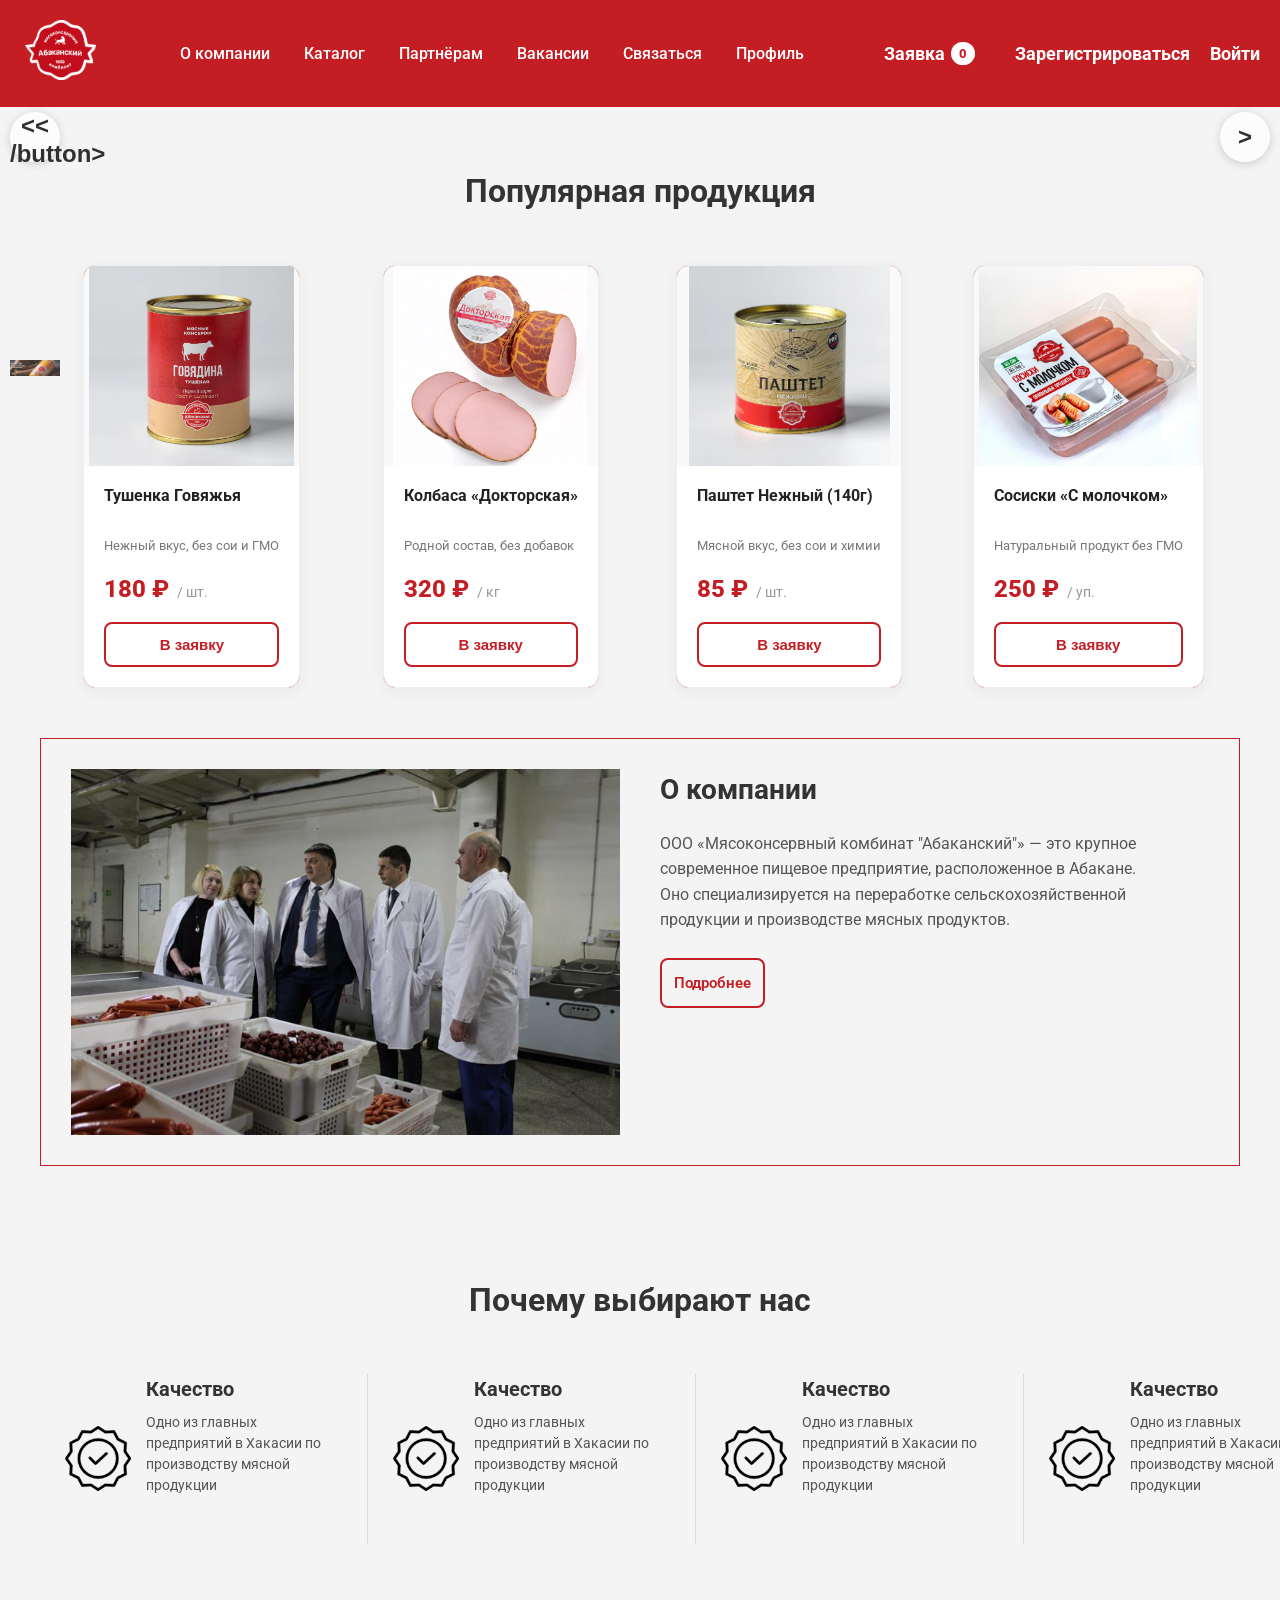
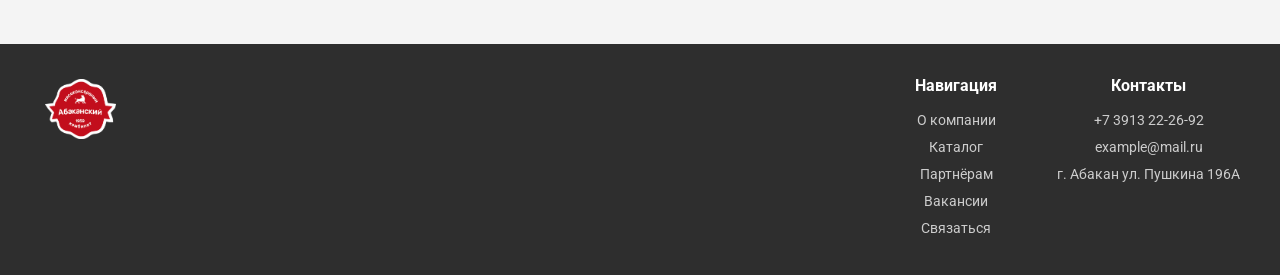
==== index.html @ 1dc94cfb "Add files via upload" ====
<!DOCTYPE html>
<html lang="ru">

<head>
    <meta charset="UTF-8">
    <meta name="viewport" content="width=device-width, initial-scale=1.0">
    <title>Мясокомбинат Абаканский</title>
    <link rel="stylesheet" href="style/style.css">
    <link rel="stylesheet" href="style/slider.css">
    <link rel="stylesheet" href="style/index.css">
    <link href="https://fonts.googleapis.com/css2?family=Roboto:wght@400;500;700&display=swap" rel="stylesheet">
</head>

<body>
    <header class="main-header">
        <div class="header-container">
            <div class="logo">
                <a href="index.html">
                    <img src="images/logo.png" alt="Логотип Мясокомбината Абаканский">
                </a>
            </div>
            <nav class="main-navigation">
                <a href="index.html">О компании</a>
                <a href="catalog.html" class="active">Каталог</a>
                <a href="#">Партнёрам</a>
                <a href="#">Вакансии</a>
                <a href="admin.html">Связаться</a>
                <a href="profile.html">Профиль</a>
            </nav>
            <div class="header-phone">
                <a href="cart.html" class="request-link">
                    Заявка <span id="request-counter">0</span>
                </a>
                <a href="reg.html" class="active">Зарегистрироваться</a>
                <a href="auth.html" class="active">Войти</a>
            </div>
        </div>
    </header>
    <section class="section_slider">
        <div class="slider_container">
            <button id="slider-btn_prev">
                << /button>
                    <img id="slider-img" src="" alt="Слайдер с продукцией">
                    <button id="slider-btn_next">></button>
        </div>
    </section>
    <!-- СЕКЦИЯ ПОПУЛЯРНАЯ ПРОДУКЦИЯ -->
    <section class="popular">
        <div class="popular-products">
            <h1 class="section-title">Популярная продукция</h1>
            <main class="products-grid">
                <article class="product-card" data-id="1" data-category="conserves" data-price="180"
                    data-instock="true">
                    <div class="product-image-container">
                        <img src="images/2.png" alt="Тушенка">
                    </div>
                    <div class="product-information">
                        <h2 class="product-name">Тушенка Говяжья</h2>
                        <p class="product-description">Нежный вкус, без сои и ГМО</p>
                        <div class="price-information">
                            <span class="price">180 ₽</span>
                            <span class="unit">/ шт.</span>
                        </div>
                        <button class="button-info">В заявку</button>
                    </div>
                </article>
                <article class="product-card" data-id="2" data-category="sausages" data-price="320" data-instock="true">
                    <div class="product-image-container">
                        <img src="images/3.png" alt="Колбаса">
                    </div>
                    <div class="product-information">
                        <h2 class="product-name">Колбаса «Докторская»</h2>
                        <p class="product-description">Родной состав, без добавок</p>
                        <div class="price-information">
                            <span class="price">320 ₽</span>
                            <span class="unit">/ кг</span>
                        </div>
                        <button class="button-info">В заявку</button>
                    </div>
                </article>
                <article class="product-card" data-id="3" data-category="conserves" data-price="85" data-instock="true">
                    <div class="product-image-container">
                        <img src="images/4.png" alt="Паштет">
                    </div>
                    <div class="product-information">
                        <h2 class="product-name">Паштет Нежный (140г)</h2>
                        <p class="product-description">Мясной вкус, без сои и химии</p>
                        <div class="price-information">
                            <span class="price">85 ₽</span>
                            <span class="unit">/ шт.</span>
                        </div>
                        <button class="button-info">В заявку</button>
                    </div>
                </article>
                <article class="product-card" data-id="4" data-category="sausages" data-price="250" data-instock="true">
                    <div class="product-image-container">
                        <img src="images/5.png" alt="Сосиски">
                    </div>
                    <div class="product-information">
                        <h2 class="product-name">Сосиски «С молочком»</h2>
                        <p class="product-description">Натуральный продукт без ГМО</p>
                        <div class="price-information">
                            <span class="price">250 ₽</span>
                            <span class="unit">/ уп.</span>
                        </div>
                        <button class="button-info">В заявку</button>
                    </div>
                </article>
            </main>
        </div>
        <!-- СЕКЦИЯ О КОМПАНИИ -->
        <section class="about-company">
            <div class="about-wrapper">
                <div class="about-image">
                    <img src="images/about.jpg" alt="О компании">
                </div>
                <div class="about-content">
                    <h2 class="about-title">О компании</h2>
                    <p>
                        ООО «Мясоконсервный комбинат "Абаканский"» — это крупное <br>
                        современное пищевое предприятие, расположенное в Абакане. <br>
                        Оно специализируется на переработке сельскохозяйственной <br>
                        продукции и производстве мясных продуктов.<br>
                    </p>
                    <a href="#" class="button-info">Подробнее</a>
                </div>
            </div>
        </section>

        <!-- СЕКЦИЯ ПОЧЕМУ ВЫБИРАЮТ НАС -->
        <section class="why-us">
            <h2 class="section-title">Почему выбирают нас</h2>

            <div class="features-grid">
                <div class="feature-item">
                    <div class="feature-icon">
                        <img src="images/ok.png" alt="Качество">
                    </div>
                    <div class="feature-text">
                        <h3>Качество</h3>
                        <p>Одно из главных предприятий в Хакасии по производству мясной продукции</p>
                    </div>
                </div>

                <div class="feature-item">
                    <div class="feature-icon">
                        <img src="images/ok.png" alt="Качество">
                    </div>
                    <div class="feature-text">
                        <h3>Качество</h3>
                        <p>Одно из главных предприятий в Хакасии по производству мясной продукции</p>
                    </div>
                </div>

                <div class="feature-item">
                    <div class="feature-icon">
                        <img src="images/ok.png" alt="Качество">
                    </div>
                    <div class="feature-text">
                        <h3>Качество</h3>
                        <p>Одно из главных предприятий в Хакасии по производству мясной продукции</p>
                    </div>
                </div>

                <div class="feature-item">
                    <div class="feature-icon">
                        <img src="images/ok.png" alt="Качество">
                    </div>
                    <div class="feature-text">
                        <h3>Качество</h3>
                        <p>Одно из главных предприятий в Хакасии по производству мясной продукции</p>
                    </div>
                </div>
            </div>
        </section>
    </section> <!-- Закрытие секции popular -->

    <!-- ПОДВАЛ  -->
    <footer class="main-footer">
        <div class="footer-container">
            <div class="logo">
                <img src="images/logo.png" alt="Логотип">
            </div>
            <div class="footer-columns">
                <div class="footer-column">
                    <h4>Навигация</h4>
                    <ul>
                        <li><a href="index.html">О компании</a></li>
                        <li><a href="catalog.html">Каталог</a></li>
                        <li><a href="#">Партнёрам</a></li>
                        <li><a href="#">Вакансии</a></li>
                        <li><a href="admin.html">Связаться</a></li>
                    </ul>
                </div>
                <div class="footer-column">
                    <h4>Контакты</h4>
                    <p>+7 3913 22-26-92</p>
                    <p>example@mail.ru</p>
                    <p>г. Абакан ул. Пушкина 196А</p>
                </div>
            </div>
        </div>
    </footer>
    <script src="scripts/slider.js"></script>
    <script src="scripts/script.js"></script>
</body>

</html>
---- style/style.css ----
* {
    margin: 0;
    padding: 0;
    box-sizing: border-box;
}
:root {
   --main: #f4f4f4;
    --text-v: #333;
    --header: #C41E24;
    --text-in: white;
    --footer: #2e2e2e;
    --info: #ffffff;
    --title: #222;
    --desc: #777;
    --ppp: #555;
    --border: #eee;
    --price: #C41E24;
    --thead: #d0d0d0;

}
/* Основные стили для body */
body {
    font-family: 'Roboto', sans-serif;
    background-color: var(--main);
    color: var(--text-v);
    line-height: 1.5;
}
.main-header {
    background-color: var(--header);
    color: var(--text-in);
    padding: 15px 0;
    position: sticky;
    top: 0;
    z-index: 1000;
}

.header-container {
    max-width: 1400px;
    margin: 0 auto;
    padding: 0 20px;
    display: flex;
    justify-content: space-between;
    align-items: center;
}

.logo img {
    height: 70px;
    width: auto;
    padding: 5px;
}

.main-navigation a {
    color: var(--text-in);
    text-decoration: none;
    margin: 0 15px;
    font-weight: 500;
    font-size: 16px;
}

.header-phone {
    display: flex;
    align-items: center;
    gap: 20px;
}

.header-phone a {
    color: var(--text-in);
    font-weight: 700;
    font-size: 18px;
    text-decoration: none;
}

/*корзина */
.request-link {
    text-decoration: none;
    color: var(--text-in);
    margin-right: 20px;
    display: inline-flex;
    align-items: center;
    gap: 6px;
}

/* Счетчик заявок*/
#request-counter {
    background: var(--text-in);
    color: var(--header);
    font-weight: 800;
    padding: 2px 8px;
    border-radius: 12px;
    font-size: 13px;
    min-width: 18px;
    text-align: center;
}

/* Основной контент страницы */
.main-container {
    display: flex;
    max-width: 1400px;
    margin: 30px auto;
    padding: 0 20px;
    gap: 30px;
    min-height: 60vh;
}

.filters-sidebar {
    width: 280px;
    flex-shrink: 0;
    background: var(--info);
    border-radius: 8px;
    padding: 20px;
    height: fit-content;
}

/* Секция внутри боковой панели */
.sidebar-section {
    margin-bottom: 24px;
    padding-bottom: 24px;
    border-bottom: 1px solid var(--border);
}

/* Заголовки секций фильтров */
.sidebar-section h3 {
    font-size: 18px;
    font-weight: 700;
    margin-bottom: 15px;
    color: var(--header);
}

.sidebar-section h4 {
    font-size: 16px;
    font-weight: 600;
    margin-bottom: 15px;
    color: var(--text-v);
}

.category-navigation ul {
    list-style: none;
}

.category-navigation li {
    margin-bottom: 8px;
}

.category-navigation a {
    display: block;
    padding: 8px 12px;
    text-decoration: none;
    color: var(--ppp);
    border-radius: 6px;
    font-size: 15px;
}

/* Активная категория */
.category-navigation a.active {
    background-color: var(--header);
    color: var(--text-in);
    font-weight: 500;
}

/* Группа фильтра (чекбокс + текст) */
.filter-group {
    display: flex;
    align-items: center;
    margin-bottom: 15px;
}

.filter-group-prise {
    display: flex;
    align-items: center;
    margin-bottom: 15px;
    flex-direction: column;
}

.filter-group input[type="checkbox"] {
    width: 18px;
    height: 18px;
    accent-color: var(--header);
    cursor: pointer;
}

.filter-group span {
    font-size: 14px;
    color: var(--text-v);
}

.price-range {
    display: flex;
    align-items: center;
    gap: 8px;
    margin-bottom: 15px;
}

.price-range input[type="number"] {
    width: 100%;
    padding: 8px;
    border: 1px solid #ddd;
    border-radius: 6px;
    font-size: 14px;
}

.price-range input[type="number"]:focus {
    outline: none;
    border-color: var(--header);
}

/* Кнопка применения фильтра */
.apply-filter-button {
    width: 100%;
    padding: 10px;
    background: var(--header);
    color: var(--text-in);
    border: none;
    border-radius: 6px;
    font-size: 14px;
    font-weight: 600;
}

/* Сетка карточек товаров */
.products-grid {
    flex: 1;
    display: grid;
    grid-template-columns: repeat(auto-fill, minmax(260px, 1fr));
    gap: 25px;
}

/* Карточка товара */
.product-card {
    background: var(--header);
    border-radius: 12px;
    overflow: hidden;
    box-shadow: 0 4px 15px rgba(0, 0, 0, 0.05);
    display: flex;
    flex-direction: column;
    border: 1px solid var(--border);
}

/* Контейнер для изображения товара */
.product-image-container {
    height: 200px;
    background: #f9f9f9;
    display: flex;
    align-items: center;
    justify-content: center;
}

/* Картинка товара */
.product-image-container img {
    max-width: 100%;
    max-height: 100%;
    object-fit: contain;
}

/* Информационная часть карточки */
.product-information {
    padding: 20px;
    flex: 1;
    display: flex;
    flex-direction: column;
    background-color: var(--info);
}

/* Название товара */
.product-name {
    font-size: 16px;
    font-weight: 700;
    color: var(--title);
    margin-bottom: 8px;
    line-height: 1.3;
    min-height: 42px;
}

/* Описание товара */
.product-description {
    font-size: 13px;
    color: var(--desc);
    margin-bottom: 15px;
    flex: 1;
}

/* Блок с ценой */
.price-information {
    display: flex;
    align-items: baseline;
    gap: 8px;
    margin-bottom: 15px;
}

.price {
    font-size: 24px;
    font-weight: 800;
    color: var(--price);
}

.unit {
    font-size: 14px;
    color: #999;
}

/* Кнопка добавления в заявку */
.add-to-request-button {
    width: 100%;
    padding: 12px;
    border: 2px solid var(--header);
    background: transparent;
    color: var(--price);
    border-radius: 8px;
    font-size: 15px;
    font-weight: 600;
    transition: all 0.3s;
}

.about-button:hover {
    background: var(--header);
    color: #fff;
}

/* Подвал сайта */
.main-footer {
    background: var(--footer);
    color: #aaa;
    text-align: center;
    padding: 20px;
    margin-top: 40px;
    font-size: 14px;
}

/* Контейнер для страницы корзины */
.cart-container {
    max-width: 1000px;
    margin: 40px auto;
    padding: 0 20px;
}

/* Заголовок страницы корзины */
.cart-header-title {
    font-size: 28px;
    color: var(--text-v);
    margin-bottom: 30px;
    border-bottom: 2px solid var(--header);
    padding-bottom: 10px;
}

/* Один товар в корзине */
.cart-item {
    display: flex;
    justify-content: space-between;
    align-items: center;
    background: var(--info);
    padding: 20px;
    border-radius: 10px;
    margin-bottom: 15px;
}

/* Блок с названием и описанием товара */
.item-information h3 {
    font-size: 18px;
    color: var(--title);
    margin-bottom: 5px;
}

.item-price {
    color: var(--desc);
    font-size: 14px;
}

/* Блок управления количеством товара */
.item-controls {
    display: flex;
    align-items: center;
    gap: 10px;
}

/* Кнопки увеличения/уменьшения количества */
.quantity-button {
    width: 32px;
    height: 32px;
    border: 1px solid #ddd;
    background: var(--main);
    border-radius: 6px;
    font-weight: bold;
    font-size: 16px;
    color: var(--text-v);
}

/* Отображение текущего количества */
.quantity-display {
    font-weight: 600;
    min-width: 24px;
    text-align: center;
}

/* Кнопка удаления товара из корзины */
.remove-item-button {
    background: none;
    border: none;
    color: #999;
    font-size: 20px;
    margin-left: 10px;
}

/* Итоговая стоимость одного товара */
.item-total {
    font-weight: 800;
    color: var(--text-v);
    min-width: 80px;
    text-align: right;
}

/* Блок с общими итогами корзины */
.cart-summary {
    background:var(--info) ;
    padding: 25px;
    border-radius: 10px;
    margin-top: 30px;
    display: flex;
    justify-content: space-between;
    align-items: center;
}

/* Общая стоимость корзины */
.total-price {
    font-size: 24px;
    font-weight: 800;
    color: var(--text-v);
}

/* Кнопка отправки заявки */
.submit-request-button {
    background: var(--header);
    color: var(--text-in);
    padding: 12px 30px;
    border: none;
    border-radius: 8px;
    font-size: 16px;
    font-weight: 600;
}

.submit-request-button:disabled {
    background: #ccc;
}

/* Сообщение о пустой корзине */
.empty-cart-message {
    text-align: center;
    padding: 60px;
    background: var(--text-in);
    border-radius: 12px;
    color: var(--desc);
}

/* Кнопка возврата в каталог */
.back-to-catalog-button {
    display: inline-block;
    margin-top: 20px;
    padding: 10px 20px;
    background: var(--header);
    color: var(--text-in);
    text-decoration: none;
    border-radius: 6px;
}

/* Модальное окно (фон) */
.modal-window {
    display: none;
    position: fixed;
    z-index: 2000;
    left: 0;
    top: 0;
    width: 100%;
    height: 100%;
    background-color: rgba(0, 0, 0, 0.5);
    justify-content: center;
    align-items: center;
}

.modal-window.active {
    display: flex;
}

/* Контент модального окна */
.modal-content {
    background:var(--text-in) ;
    padding: 30px;
    border-radius: 12px;
    width: 90%;
    max-width: 450px;
    position: relative;
}

/* Кнопка закрытия модального окна */
.close-modal-button {
    position: absolute;
    top: 15px;
    right: 20px;
    font-size: 28px;
    color: #999;
}

/* Заголовок модального окна */
.modal-content h2 {
    margin-bottom: 20px;
    color: #222;
    font-size: 22px;
}
.form-group {
    margin-bottom: 15px;
}

.form-group label {
    display: block;
    margin-bottom: 5px;
    font-weight: 500;
    color: #444;
    font-size: 14px; 
}

.form-group input {
    width: 100%;
    padding: 12px;
    border: 1px solid #ddd;
    border-radius: 8px;
    font-size: 15px;
}

.submit-form-button {
    width: 100%;
    padding: 14px;
    background: var(--header);
    color: var(--text-in);
    border: none;
    border-radius: 8px;
    font-size: 16px;
    font-weight: 600;
}
/* ========== АДАПТИВКА========== */
/* Планшеты  */
@media (max-width: 1023px) {
    .header-container {
        flex-wrap: wrap;
        justify-content: space-between;
        padding: 0 15px;
    }

    .logo {
        order: 1;
    }

    .header-phone {
        order: 2;
        gap: 12px;
    }

    .main-navigation {
        order: 3;
        width: 100%;
        display: flex;
        justify-content: center;
        flex-wrap: wrap;
        gap: 5px;
        margin-top: 10px;
        padding-top: 10px;
    }

    .main-navigation a {
        margin: 0;
        padding: 8px 12px;
        font-size: 14px;
    }

    .header-phone a {
        font-size: 13px;
    }

    .main-container {
        flex-direction: column;
        gap: 20px;
        margin: 20px auto;
    }

    .filters-sidebar {
        width: 100%;
    }

    .products-grid {
        grid-template-columns: repeat(auto-fill, minmax(240px, 1fr));
        gap: 20px;
    }

    .cart-item {
        flex-wrap: wrap;
        gap: 15px;
    }

    .cart-summary {
        flex-direction: column;
        gap: 20px;
        text-align: center;
    }
}

/* Мобильнка */
@media (max-width: 767px) {
    .main-header {
        padding: 10px 0;
    }

    .header-container {
        flex-direction: column;
        gap: 10px;
        padding: 0 12px;
    }

    .logo {
        order: 1;
    }

    .logo img {
        height: 50px;
    }

    .header-phone {
        order: 2;
        width: 100%;
        justify-content: center;
        gap: 15px;
        flex-wrap: wrap;
    }

    .header-phone a {
        font-size: 13px;
        padding: 5px 8px;
    }

    .main-navigation {
        order: 3;
        width: 100%;
        display: flex;
        flex-wrap: wrap;
        justify-content: center;
        gap: 5px;
        margin-top: 5px;
        padding-top: 10px;
    }

    .main-navigation a {
        font-size: 12px;
        padding: 6px 10px;
        margin: 0;
    }

    .main-container {
        padding: 0 12px;
        margin: 15px auto;
        gap: 15px;
    }

    .filters-sidebar {
        padding: 15px;
    }

    .sidebar-section h3 {
        font-size: 16px;
        margin-bottom: 12px;
    }

    .sidebar-section h4 {
        font-size: 14px;
        margin-bottom: 12px;
    }

    .category-navigation li {
        margin-bottom: 5px;
    }

    .category-navigation a {
        padding: 6px 10px;
        font-size: 13px;
    }

    .price-range {
        flex-direction: column;
        gap: 10px;
    }

    .price-range span {
        display: none;
    }

    .price-range input[type="number"] {
        width: 100%;
        padding: 8px;
    }

    .apply-filter-button {
        padding: 8px;
        font-size: 13px;
    }

    .products-grid {
        grid-template-columns: 1fr;
        gap: 15px;
    }

    .product-card {
        max-width: 100%;
    }

    .product-image-container {
        height: 160px;
    }

    .product-information {
        padding: 15px;
    }

    .product-name {
        font-size: 15px;
        min-height: auto;
    }

    .product-description {
        font-size: 12px;
        margin-bottom: 10px;
    }

    .price {
        font-size: 20px;
    }

    .unit {
        font-size: 12px;
    }

    .add-to-request-button {
        padding: 10px;
        font-size: 14px;
    }

    .cart-header-title {
        font-size: 22px;
    }

    .cart-item {
        padding: 15px;
        flex-direction: column;
        text-align: center;
    }

    .item-controls {
        justify-content: center;
    }

    .item-total {
        text-align: center;
    }

    .total-price {
        font-size: 20px;
    }

    .modal-content {
        padding: 20px;
        width: 95%;
    }

    .modal-content h2 {
        font-size: 18px;
    }

    .form-group input {
        padding: 10px;
    }
}

/* ==============ПРОФИЛЬ================ */
.profile-main {
    min-height: calc(100vh - 200px);
    padding: 40px 20px;
    background: var(--main);
}

.profile-container {
    max-width: 1000px;
    margin: 0 auto;
}

/* Карточки профиля */
.profile-card {
    background: var(--info);
    border-radius: 8px;
    box-shadow: 0 2px 8px rgba(0, 0, 0, 0.08);
    padding: 25px;
    margin-bottom: 25px;
}

/* Заголовок карточки */
.card-title {
    font-size: 18px;
    font-weight: 700;
    color: var(--text-v);
    margin-bottom: 20px;
    padding-bottom: 12px;
    border-bottom: 1px solid var(--border);
}

.profile-info {
    display: flex;
    flex-direction: column;
    gap: 12px;
}

.info-row {
    display: flex;
    gap: 15px;
}

.info-label {
    font-size: 13px;
    font-weight: 500;
    color: var(--desc);
    min-width: 140px;
}

.info-value {
    font-size: 14px;
    font-weight: 400;
    color: var(--text-v);
}

.history-table-wrapper {
    overflow-x: auto;
}

.history-table {
    width: 100%;
    border-collapse: collapse;
    font-size: 14px;
}

.history-table thead {
    background: var(--thead);
}

.history-table th {
    padding: 12px 15px;
    text-align: left;
    font-weight: 600;
    color: var(--text-v);
    font-size: 13px;
}

.history-table td {
    padding: 15px;
    border-bottom: 1px solid #f0f0f0;
    color: var(--ppp);
}

.settingsList_Item {
    display: flex;
    align-items: center;
    gap: 12px;
    padding: 15px;
    border-radius: 6px;
    cursor: pointer;
    transition: background 0.2s ease;
    margin-bottom: 8px;
}

.settingsList_Item:hover {
    background: var(--thead);
}

.settingsList_Item:last-child {
    margin-bottom: 0;
}

.settingsList_Item img {
    width: 24px;
    height: 24px;
    object-fit: contain;
}

.settingsList_Item div {
    font-size: 15px;
    font-weight: 500;
    color: var(--text-v);
}

/* ПЛАНШЕТЫ (768px - 1023px) */
@media (max-width: 1023px) {
    .header-container {
        flex-wrap: wrap;
        justify-content: space-between;
        padding: 0 15px;
        gap: 10px;
    }

    .logo {
        order: 1;
    }

    .logo img {
        height: 55px;
    }

    .header-phone {
        order: 2;
        gap: 10px;
        flex-wrap: wrap;
        justify-content: flex-end;
    }

    .header-phone a {
        font-size: 13px;
        padding: 4px 8px;
    }

    .header-phone .request-link {
        background: rgba(255, 255, 255, 0.15);
        border-radius: 6px;
        padding: 4px 12px;
    }

    #request-counter {
        font-size: 11px;
        padding: 1px 6px;
        min-width: 16px;
    }

    .main-navigation {
        order: 3;
        width: 100%;
        display: flex;
        justify-content: center;
        flex-wrap: wrap;
        gap: 4px;
        margin-top: 8px;
        padding-top: 10px;
    }

    .main-navigation a {
        margin: 0;
        padding: 6px 14px;
        font-size: 14px;
        border-radius: 4px;
    }

    .main-navigation a:hover {
        background: rgba(255, 255, 255, 0.1);
    }

    .main-container {
        flex-direction: column;
        gap: 20px;
        margin: 20px auto;
    }

    .filters-sidebar {
        width: 100%;
    }

    .products-grid {
        grid-template-columns: repeat(auto-fill, minmax(240px, 1fr));
        gap: 20px;
    }

    .cart-item {
        flex-wrap: wrap;
        gap: 15px;
    }

    .cart-summary {
        flex-direction: column;
        gap: 20px;
        text-align: center;
    }

    .profile-main {
        padding: 30px 15px;
    }

    .profile-card {
        padding: 20px;
    }

    .info-row {
        flex-direction: column;
        gap: 4px;
    }

    .info-label {
        min-width: auto;
    }

    .history-table th,
    .history-table td {
        padding: 10px;
        font-size: 13px;
    }
}

/* МОБИЛЬНЫЕ УСТРОЙСТВА (до 767px) */
@media (max-width: 767px) {
    .main-header {
        padding: 10px 0;
    }

    .header-container {
        flex-direction: row;
        flex-wrap: wrap;
        justify-content: space-between;
        align-items: center;
        padding: 0 12px;
        gap: 6px;
    }

    .logo {
        order: 1;
    }

    .logo img {
        height: 45px;
    }

    .header-phone {
        order: 2;
        display: flex;
        align-items: center;
        gap: 8px;
        flex-wrap: wrap;
        justify-content: flex-end;
    }

    .header-phone a {
        font-size: 12px;
        padding: 4px 8px;
        white-space: nowrap;
    }

    .header-phone .request-link {
        background: rgba(255, 255, 255, 0.15);
        border-radius: 6px;
        padding: 4px 10px;
        font-size: 12px;
    }

    #request-counter {
        font-size: 10px;
        padding: 1px 5px;
        min-width: 14px;
    }

    .main-navigation {
        order: 3;
        width: 100%;
        display: flex;
        flex-wrap: wrap;
        justify-content: center;
        gap: 4px;
        margin-top: 6px;
        padding-top: 8px;
        border-top: 1px solid rgba(255, 255, 255, 0.15);
    }

    .main-navigation a {
        font-size: 12px;
        padding: 5px 10px;
        margin: 0;
        border-radius: 4px;
        white-space: nowrap;
    }

    .main-container {
        padding: 0 12px;
        margin: 15px auto;
        gap: 15px;
    }

    .filters-sidebar {
        padding: 15px;
    }

    .sidebar-section h3 {
        font-size: 16px;
        margin-bottom: 12px;
    }

    .sidebar-section h4 {
        font-size: 14px;
        margin-bottom: 12px;
    }

    .category-navigation li {
        margin-bottom: 5px;
    }

    .category-navigation a {
        padding: 6px 10px;
        font-size: 13px;
    }

    .price-range {
        flex-direction: column;
        gap: 10px;
    }

    .price-range span {
        display: none;
    }

    .price-range input[type="number"] {
        width: 100%;
        padding: 8px;
    }

    .apply-filter-button {
        padding: 8px;
        font-size: 13px;
    }

    .products-grid {
        grid-template-columns: 1fr;
        gap: 15px;
    }

    .product-image-container {
        height: 160px;
    }

    .product-information {
        padding: 15px;
    }

    .product-name {
        font-size: 15px;
        min-height: auto;
    }

    .product-description {
        font-size: 12px;
        margin-bottom: 10px;
    }

    .price {
        font-size: 20px;
    }

    .unit {
        font-size: 12px;
    }

    .add-to-request-button,
    .button-info {
        padding: 10px;
        font-size: 14px;
    }

    .cart-header-title {
        font-size: 22px;
    }

    .cart-item {
        padding: 15px;
        flex-direction: column;
        text-align: center;
    }

    .item-controls {
        justify-content: center;
    }

    .item-total {
        text-align: center;
    }

    .total-price {
        font-size: 20px;
    }

    .submit-request-button {
        padding: 10px 20px;
        font-size: 14px;
    }

    .modal-content {
        padding: 20px;
        width: 95%;
    }

    .modal-content h2 {
        font-size: 18px;
    }

    .form-group input {
        padding: 10px;
    }

    .profile-main {
        padding: 20px 10px;
    }

    .profile-card {
        padding: 15px;
    }

    .card-title {
        font-size: 16px;
    }

    .history-table {
        font-size: 12px;
    }

    .history-table th,
    .history-table td {
        padding: 8px;
    }

    .settingsList_Item {
        padding: 12px;
    }

    .settingsList_Item div {
        font-size: 14px;
    }

    .footer-container {
        flex-direction: column;
        align-items: center;
        gap: 20px;
        padding: 0 15px;
        text-align: center;
    }

    .footer-columns {
        flex-direction: column;
        gap: 20px;
        align-items: center;
    }
}
---- style/slider.css ----
:root {
    --btn-color: rgb(45, 44, 44);
    --text-color: rgb(0, 0, 0);
}

* {
    margin: 0;
    padding: 0;
    box-sizing: border-box;
}

.slider_container {
    position: relative;
    display: flex;
    justify-content: center;
    align-items: center;
    width: 100%;
    max-width: 1500px;
    margin: 30px auto;
    padding: 0 20px;
}

#slider-img {
    width: 100%;
    max-width: 1200px;
    height: 400px;
    object-fit: contain;
    border-radius: 10px;
    display: block;
}

.slider_container button {
    position: absolute;
    top: 50%;
    transform: translateY(-50%);
    width: 50px;
    height: 50px;
    border: none;
    background: rgba(255, 255, 255, 0.9);
    color: var(--text-color);
    font-size: 24px;
    font-weight: bold;
    transition: all 0.25s ease;
    z-index: 10;
    cursor: pointer;
    opacity: 0.8;
    border-radius: 50%;
    box-shadow: 0 2px 8px rgba(0, 0, 0, 0.2);
}

#slider-btn_prev {
    left: 10px;
}

#slider-btn_next {
    right: 10px;
}

.slider_container button:hover {
    background: var(--btn-color);
    color: white;
}

/* Адаптив для планшетов */
@media (max-width: 768px) {
    .slider_container {
        margin: 20px auto;
        padding: 0 15px;
    }
    
    #slider-img {
        height: 300px;
        border-radius: 20px;
    }
    
    .slider_container button {
        width: 40px;
        height: 40px;
        font-size: 20px;
    }
}

/* Адаптив для телефонов */
@media (max-width: 480px) {
    .slider_container {
        margin: 15px auto;
        padding: 0 10px;
    }
    
    #slider-img {
        height: 200px;
        border-radius: 15px;
    }
    
    .slider_container button {
        width: 35px;
        height: 35px;
        font-size: 18px;
    }
}
---- style/index.css ----
* {
    margin: 0;
    padding: 0;
    box-sizing: border-box;
}

:root {
   --main: #f4f4f4;
    --text-v: #333;
    --header: #C41E24;
    --text-in: white;
    --footer: #2e2e2e;
    --info: #ffffff;
    --title: #222;
    --desc: #777;
    --ppp: #555;
    --border: #eee;
    --price: #C41E24;
    --thead: #d0d0d0;
}

.section-title {
    font-size: 28px;
    font-weight: 700;
    margin-bottom: 30px;
    text-align: center;
    color: var(--text-v)
}

.popular-products {
    max-width: 1200px;
    margin: 0 auto;  
    padding: 0 15px; 
}

.products-grid {
    display: grid;
    grid-template-columns: repeat(auto-fill, minmax(240px, 1fr));
    gap: 25px;
    justify-items: center; 
    align-items: stretch;   
}
.about-content{
    border: 1px var(--text-v);
    border-radius: 15px;
}

.about-company {
    padding: 50px 20px;
}

.about-wrapper {
    max-width: 1200px;
    margin: 0 auto;
    display: flex;
    gap: 40px;
    align-items: flex-start;
    background: transparent;
    border: 1px solid var(--header);
    padding: 30px;
}

.about-image {
    flex: 1;
}

.about-image img {
    width: 100%;
    height: auto;
    display: block;
}

.about-content {
    flex: 1;
}

.about-title {
    font-size: 28px;
    font-weight: 700;
    margin-bottom: 20px;
    color: var(--text-v);
}

.about-content p {
    font-size: 16px;
    line-height: 1.6;
    color: var(--ppp);
    margin-bottom: 25px;
}

.button-info {
    display: inline-block;
    background: transparent;
    border: 2px solid var(--header);
    color: var(--price);
    padding: 12px;
    text-decoration: none;
    font-weight: 600;
    border-radius: 8px;
    transition: all 0.3s;
    font-size: 15px;
    font-weight: 600;
}

.button-info:hover {
    background: var(--header);
    color: #fff;
}

/* Секция Почему выбирают нас */
.why-us {
    padding: 60px 20px;
}

.section-title {
    text-align: center;
    font-size: 32px;
    font-weight: 700;
    color: var(--text-v);
    margin-bottom: 50px;
}

.features-grid {
    display: grid;
    grid-template-columns: repeat(4, 1fr);
    gap: 0;
    max-width: 1200px;
    margin: 0 auto;
}

.feature-item {
    display: flex;
    align-items: flex-start;
    gap: 15px;
    padding: 0 25px;
    border-right: 1px solid #ddd;
}

.feature-item:last-child {
    border-right: none;
}

.feature-icon {
    width: 170px;
    height: 170px;
}

.feature-icon img {
    width: 100%;
    height: 100%;
    object-fit: contain;
}

.feature-text h3 {
    font-size: 20px;
    font-weight: 700;
    color: var(--text-v);
    margin-bottom: 8px;
    white-space: nowrap; 
}

.feature-text p {
    font-size: 14px;
    line-height: 1.5;
    color: var(--ppp);
    margin: 0;
}
.main-footer {
    background-color: var(--footer);
    padding: 30px 40px;
    margin-top: 40px;
}

.footer-container {
    max-width: 1400px;
    margin: 0 auto;
    display: flex;
    justify-content: space-between;
    align-items: flex-start;
}

.footer-logo img {
    width: 50%;

}

.footer-columns {
    display: flex;
    gap: 60px;
}

.footer-column h4 {
    color: #fff;
    font-size: 16px;
    font-weight: 700;
    margin-bottom: 12px;
}

.footer-column ul {
    list-style: none;
    padding: 0;
    margin: 0;
}

.footer-column ul li {
    margin-bottom: 6px;
}

.footer-column ul li a {
    color: #ccc;
    text-decoration: none;
    font-size: 14px;
}

.footer-column ul li a:hover {
    color: var(--text-in);
}

.footer-column p {
    color: #ccc;
    font-size: 14px;
    margin: 0 0 6px 0;
}

.logo img {
    height: 70px;
    width: auto;
    padding: 5px;
}


/* Планшеты (768px - 1023px) */
@media (max-width: 1023px) {
    .section-title {
        font-size: 24px;
        margin-bottom: 25px;
    }

    .about-wrapper {
        flex-direction: column;
        gap: 25px;
        padding: 20px;
        margin: 0 15px;
    }

    .about-title {
        font-size: 24px;
        text-align: center;
    }

    .about-content p {
        text-align: center;
    }

    .about-content .button-info {
        display: block;
        width: fit-content;
        margin: 0 auto;
    }

    .features-grid {
        grid-template-columns: repeat(2, 1fr);
        gap: 30px;
    }

    .feature-item {
        border-right: none;
        padding: 0 15px;
        flex-direction: column;
        align-items: center;
        text-align: center;
    }

    .feature-icon {
        width: 100px;
        height: 100px;
    }

    .feature-text h3 {
        white-space: normal;
        font-size: 18px;
    }
}

/* Мобилка */
@media (max-width: 767px) {
    .section-title {
        font-size: 22px;
        margin-bottom: 20px;
    }

    .popular-products {
        padding: 0 12px;
    }

    .products-grid {
        grid-template-columns: 1fr;
        gap: 15px;
    }

    .about-company {
        padding: 30px 12px;
    }

    .about-wrapper {
        padding: 15px;
        margin: 0;
        gap: 20px;
    }

    .about-title {
        font-size: 22px;
        margin-bottom: 15px;
    }

    .about-content p {
        font-size: 14px;
        margin-bottom: 20px;
        text-align: left;
    }

    .about-content p br {
        display: none;
    }

    .button-info {
        padding: 10px 20px;
        font-size: 14px;
    }

    .why-us {
        padding: 40px 12px;
    }

    .features-grid {
        grid-template-columns: 1fr;
        gap: 25px;
    }

    .feature-item {
        flex-direction: row;
        text-align: left;
        gap: 20px;
        padding: 0;
    }

    .feature-icon {
        width: 60px;
        height: 60px;
    }

    .feature-text h3 {
        font-size: 16px;
        margin-bottom: 5px;
    }

    .feature-text p {
        font-size: 13px;
    }

    .logo img {
        height: 50px;
    }

    .footer-column h4 {
        font-size: 14px;
    }
}
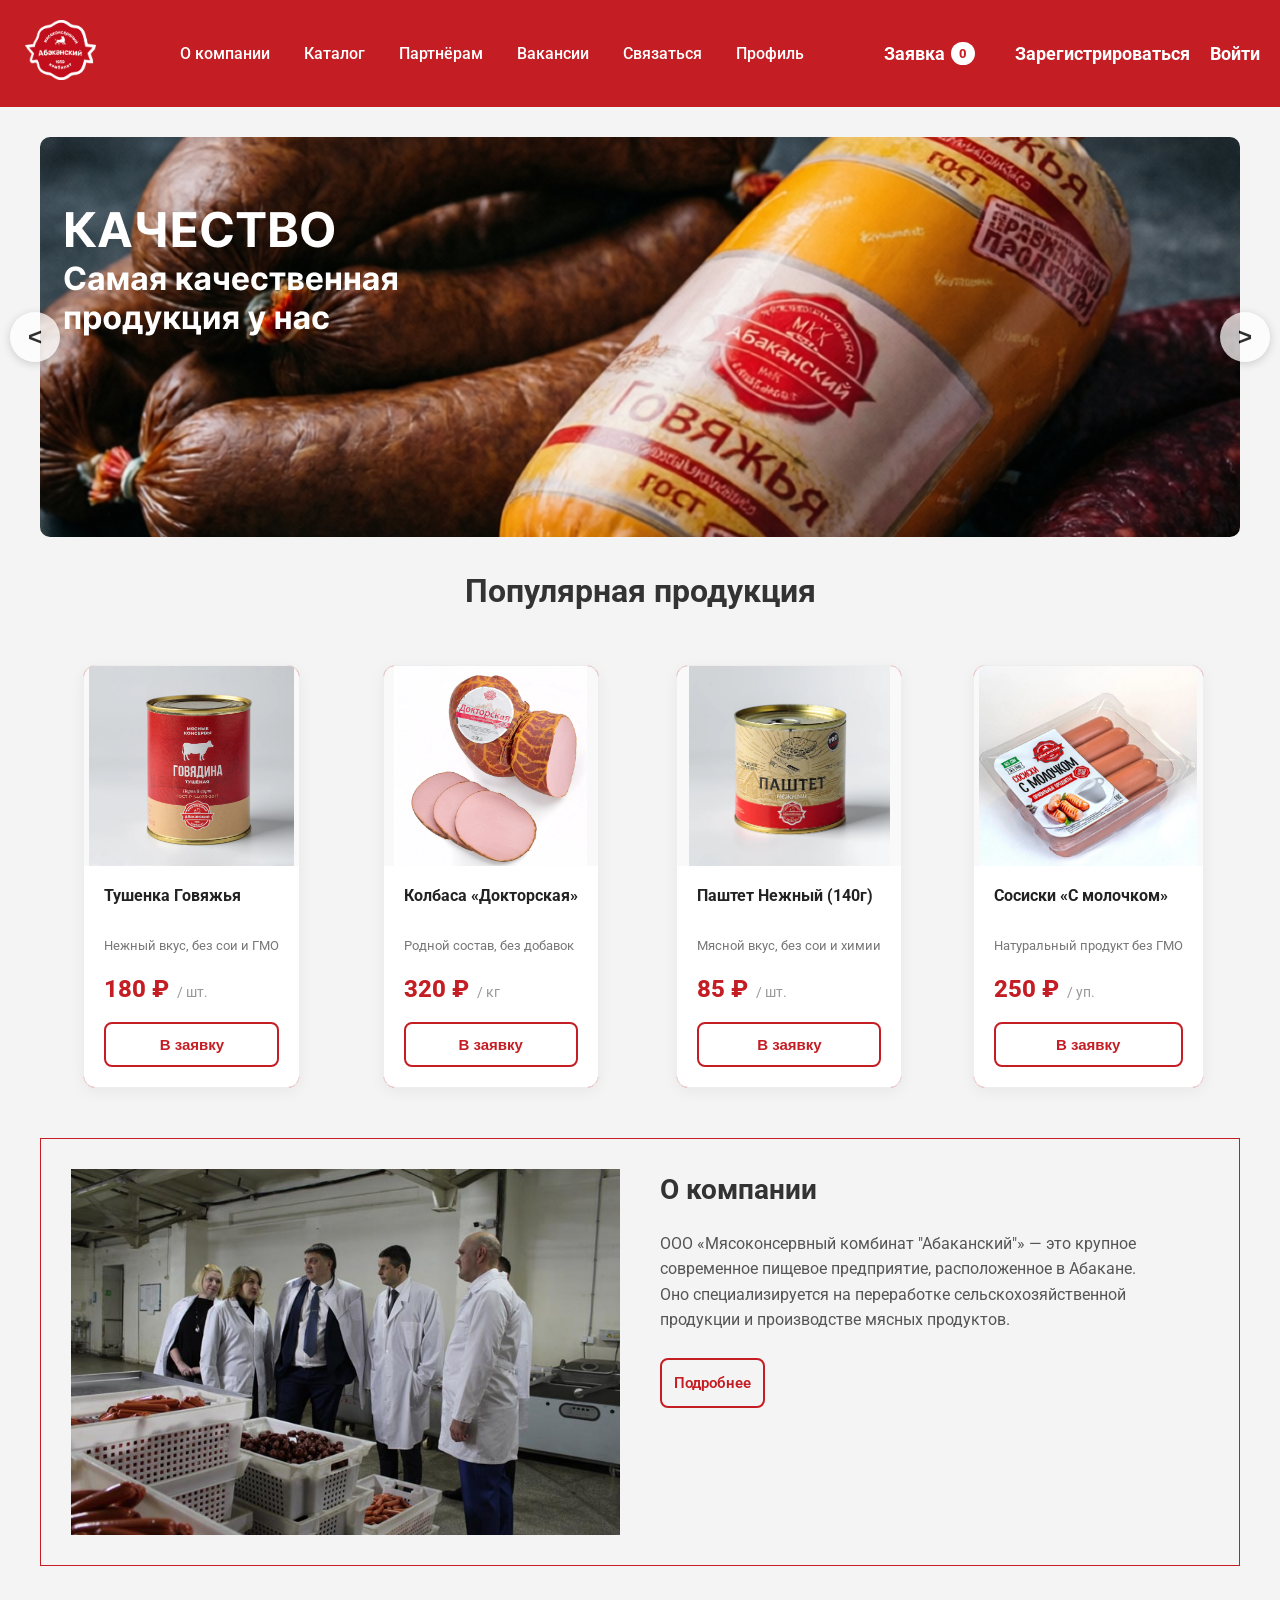
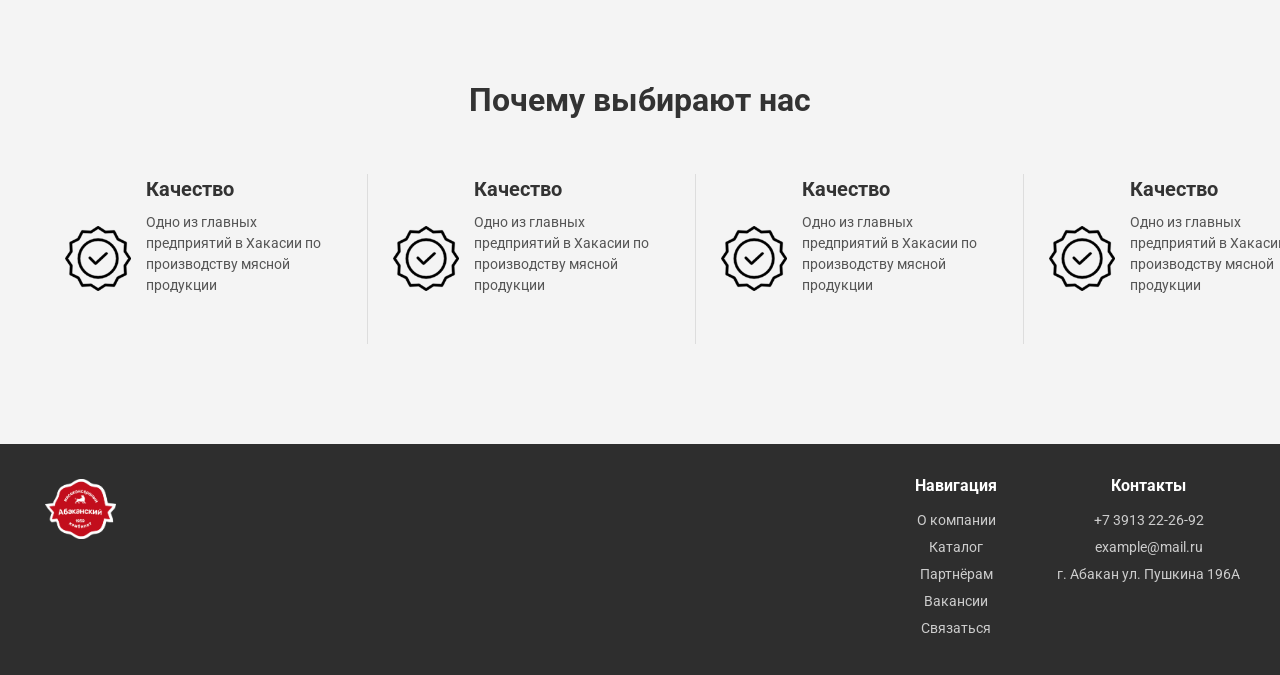
==== commit bdc84576: "Update index.html" ====
--- a/index.html
+++ b/index.html
@@ -1,6 +1,5 @@
 <!DOCTYPE html>
 <html lang="ru">
-
 <head>
     <meta charset="UTF-8">
     <meta name="viewport" content="width=device-width, initial-scale=1.0">
@@ -10,13 +9,12 @@
     <link rel="stylesheet" href="style/index.css">
     <link href="https://fonts.googleapis.com/css2?family=Roboto:wght@400;500;700&display=swap" rel="stylesheet">
 </head>
-
 <body>
     <header class="main-header">
         <div class="header-container">
             <div class="logo">
                 <a href="index.html">
-                    <img src="images/logo.png" alt="Логотип Мясокомбината Абаканский">
+                    <img src="images/logo.png">
                 </a>
             </div>
             <nav class="main-navigation">
@@ -38,16 +36,15 @@
     </header>
     <section class="section_slider">
         <div class="slider_container">
-            <button id="slider-btn_prev">
-                << /button>
-                    <img id="slider-img" src="" alt="Слайдер с продукцией">
-                    <button id="slider-btn_next">></button>
+            <button id="slider-btn_prev"><</button>
+            <img id="slider-img" src="" alt="">
+            <button id="slider-btn_next">></button>
         </div>
     </section>
     <!-- СЕКЦИЯ ПОПУЛЯРНАЯ ПРОДУКЦИЯ -->
     <section class="popular">
         <div class="popular-products">
-            <h1 class="section-title">Популярная продукция</h1>
+            <h2 class="section-title">Популярная продукция</h2>
             <main class="products-grid">
                 <article class="product-card" data-id="1" data-category="conserves" data-price="180"
                     data-instock="true">
@@ -55,7 +52,7 @@
                         <img src="images/2.png" alt="Тушенка">
                     </div>
                     <div class="product-information">
-                        <h2 class="product-name">Тушенка Говяжья</h2>
+                        <h3 class="product-name">Тушенка Говяжья</h3>
                         <p class="product-description">Нежный вкус, без сои и ГМО</p>
                         <div class="price-information">
                             <span class="price">180 ₽</span>
@@ -69,7 +66,7 @@
                         <img src="images/3.png" alt="Колбаса">
                     </div>
                     <div class="product-information">
-                        <h2 class="product-name">Колбаса «Докторская»</h2>
+                        <h3 class="product-name">Колбаса «Докторская»</h3>
                         <p class="product-description">Родной состав, без добавок</p>
                         <div class="price-information">
                             <span class="price">320 ₽</span>
@@ -83,7 +80,7 @@
                         <img src="images/4.png" alt="Паштет">
                     </div>
                     <div class="product-information">
-                        <h2 class="product-name">Паштет Нежный (140г)</h2>
+                        <h3 class="product-name">Паштет Нежный (140г)</h3>
                         <p class="product-description">Мясной вкус, без сои и химии</p>
                         <div class="price-information">
                             <span class="price">85 ₽</span>
@@ -97,7 +94,7 @@
                         <img src="images/5.png" alt="Сосиски">
                     </div>
                     <div class="product-information">
-                        <h2 class="product-name">Сосиски «С молочком»</h2>
+                        <h3 class="product-name">Сосиски «С молочком»</h3>
                         <p class="product-description">Натуральный продукт без ГМО</p>
                         <div class="price-information">
                             <span class="price">250 ₽</span>
@@ -173,36 +170,35 @@
                 </div>
             </div>
         </section>
-    </section> <!-- Закрытие секции popular -->
-
-    <!-- ПОДВАЛ  -->
-    <footer class="main-footer">
-        <div class="footer-container">
-            <div class="logo">
-                <img src="images/logo.png" alt="Логотип">
-            </div>
-            <div class="footer-columns">
-                <div class="footer-column">
-                    <h4>Навигация</h4>
-                    <ul>
-                        <li><a href="index.html">О компании</a></li>
-                        <li><a href="catalog.html">Каталог</a></li>
-                        <li><a href="#">Партнёрам</a></li>
-                        <li><a href="#">Вакансии</a></li>
-                        <li><a href="admin.html">Связаться</a></li>
-                    </ul>
-                </div>
-                <div class="footer-column">
-                    <h4>Контакты</h4>
-                    <p>+7 3913 22-26-92</p>
-                    <p>example@mail.ru</p>
-                    <p>г. Абакан ул. Пушкина 196А</p>
-                </div>
-            </div>
-        </div>
-    </footer>
-    <script src="scripts/slider.js"></script>
-    <script src="scripts/script.js"></script>
+
+        <!-- ПОДВАЛ  -->
+        <footer class="main-footer">
+            <div class="footer-container">
+                <div class="logo">
+                    <img src="images/logo.png" alt="Логотип">
+                </div>
+                <div class="footer-columns">
+                    <div class="footer-column">
+                        <h4>Навигация</h4>
+                        <ul>
+                            <li><a href="index.html">О компании</a></li>
+                            <li><a href="catalog.html">Каталог</a></li>
+                            <li><a href="#">Партнёрам</a></li>
+                            <li><a href="#">Вакансии</a></li>
+                            <li><a href="admin.html">Связаться</a></li>
+                        </ul>
+                    </div>
+                    <div class="footer-column">
+                        <h4>Контакты</h4>
+                        <p>+7 3913 22-26-92</p>
+                        <p>example@mail.ru</p>
+                        <p>г. Абакан ул. Пушкина 196А</p>
+                    </div>
+                </div>
+            </div>
+        </footer>
+        <script src="scripts/slider.js"></script>
+        <script src="scripts/script.js"></script>
 </body>
 
-</html>+</html>
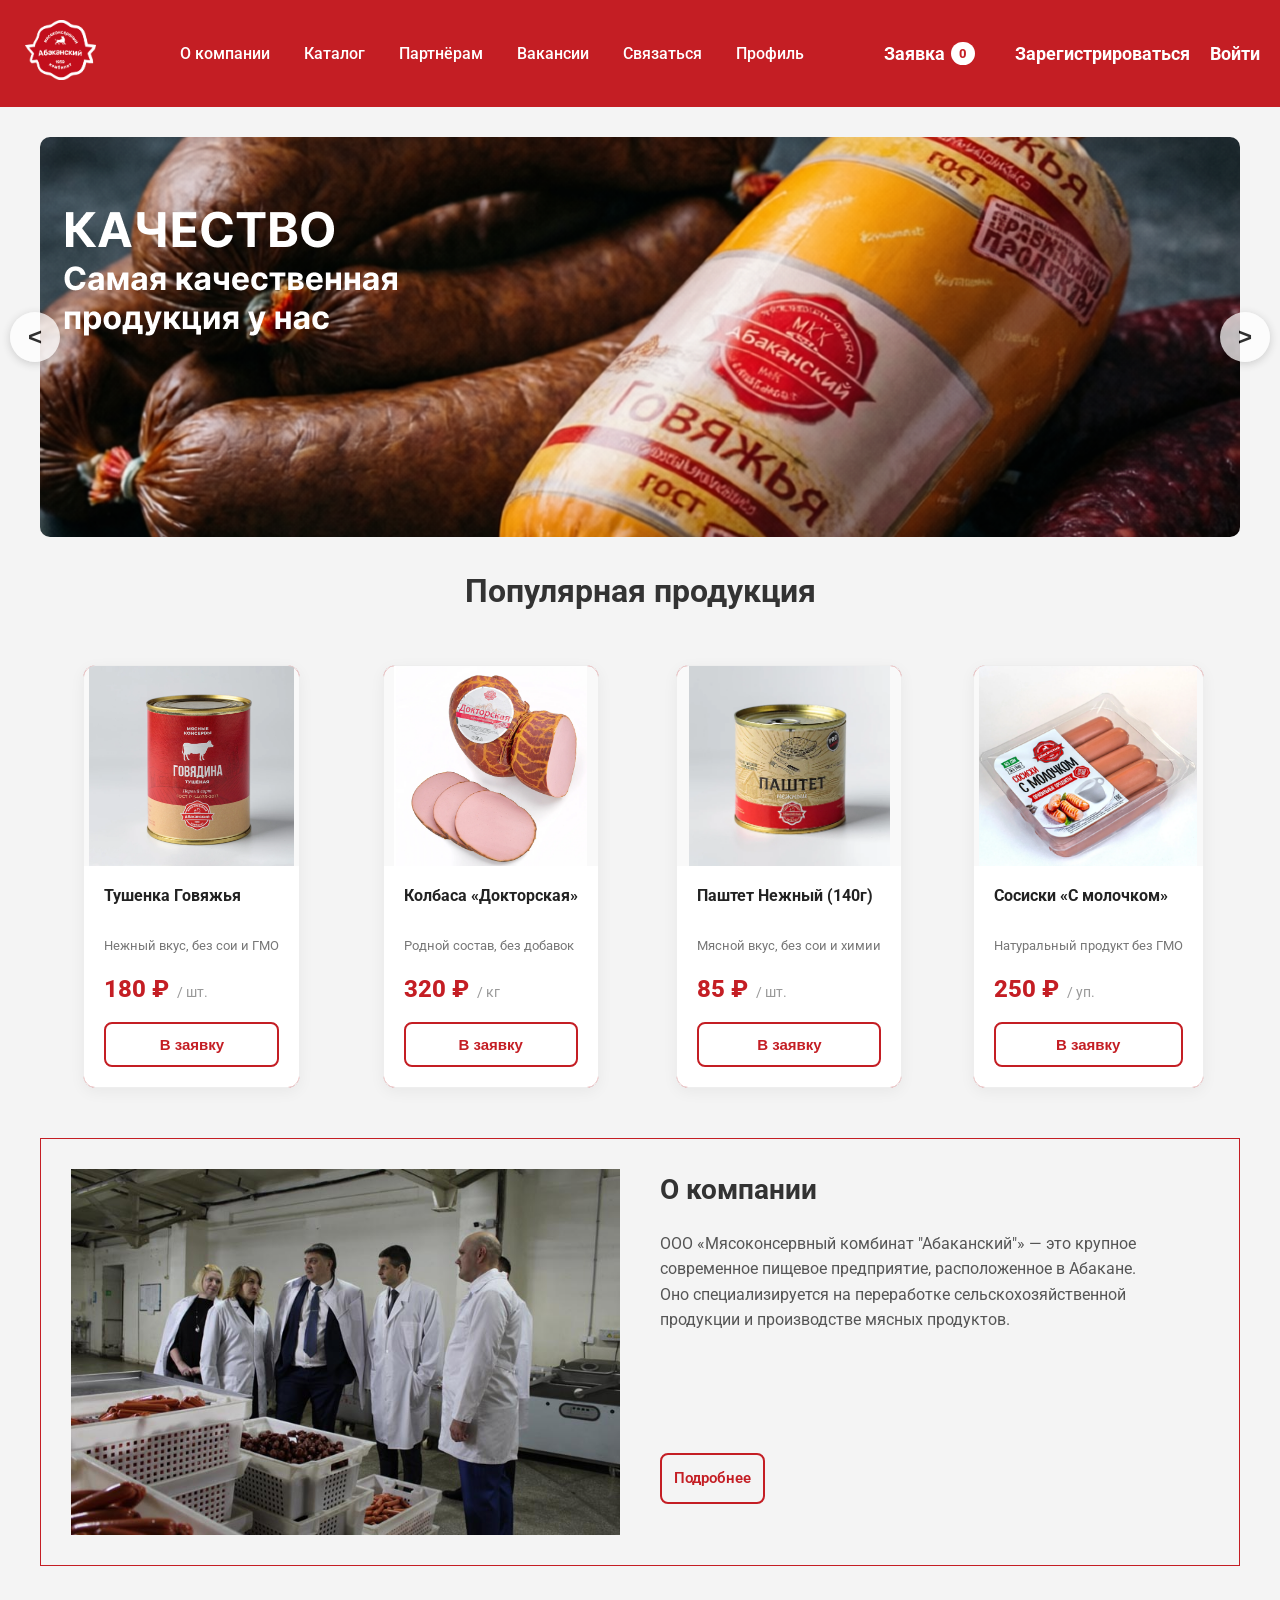
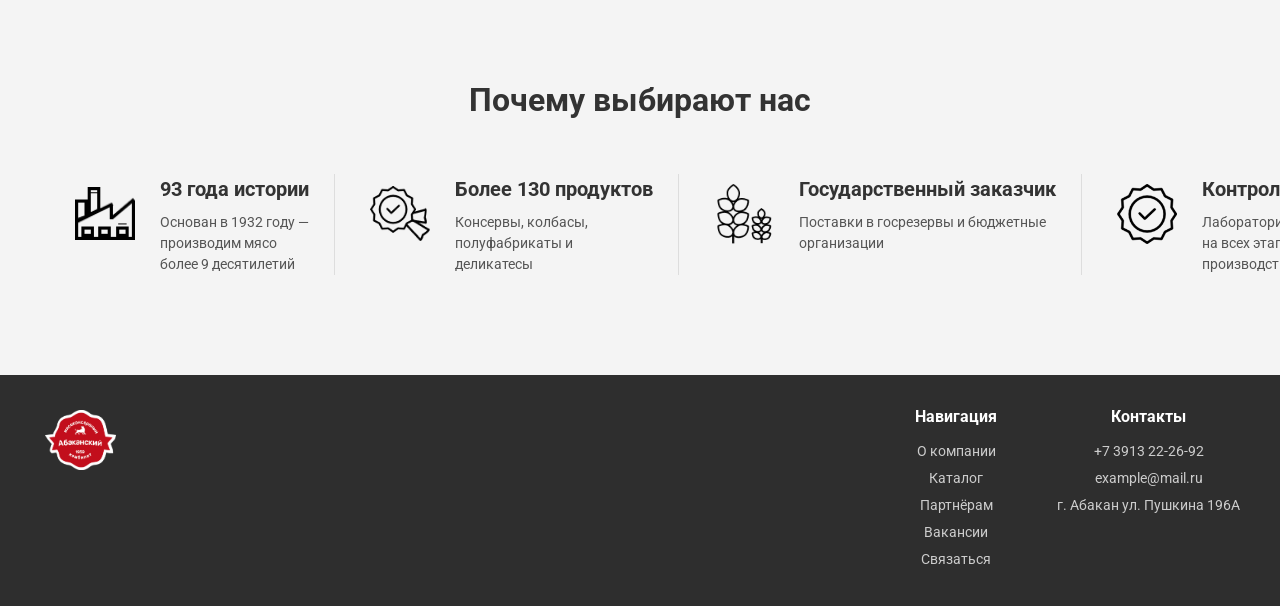
==== commit ef7bc883: "Add files via upload" ====
--- a/index.html
+++ b/index.html
@@ -1,5 +1,6 @@
 <!DOCTYPE html>
 <html lang="ru">
+
 <head>
     <meta charset="UTF-8">
     <meta name="viewport" content="width=device-width, initial-scale=1.0">
@@ -9,17 +10,18 @@
     <link rel="stylesheet" href="style/index.css">
     <link href="https://fonts.googleapis.com/css2?family=Roboto:wght@400;500;700&display=swap" rel="stylesheet">
 </head>
+
 <body>
     <header class="main-header">
         <div class="header-container">
             <div class="logo">
                 <a href="index.html">
-                    <img src="images/logo.png">
+                    <img src="images/logo.png" alt="Логотип Мясокомбинат Абаканский">
                 </a>
             </div>
             <nav class="main-navigation">
-                <a href="index.html">О компании</a>
-                <a href="catalog.html" class="active">Каталог</a>
+                <a href="index.html" class="active">О компании</a>
+                <a href="catalog.html">Каталог</a>
                 <a href="#">Партнёрам</a>
                 <a href="#">Вакансии</a>
                 <a href="admin.html">Связаться</a>
@@ -29,30 +31,32 @@
                 <a href="cart.html" class="request-link">
                     Заявка <span id="request-counter">0</span>
                 </a>
-                <a href="reg.html" class="active">Зарегистрироваться</a>
-                <a href="auth.html" class="active">Войти</a>
+                <a href="reg.html">Зарегистрироваться</a>
+                <a href="auth.html">Войти</a>
             </div>
         </div>
     </header>
+
+    <!-- СЛАЙДЕР -->
     <section class="section_slider">
         <div class="slider_container">
-            <button id="slider-btn_prev"><</button>
-            <img id="slider-img" src="" alt="">
-            <button id="slider-btn_next">></button>
-        </div>
-    </section>
+            <button id="slider-btn_prev">&lt;</button>
+            <img id="slider-img" src="" alt="Слайдер с продукцией">
+            <button id="slider-btn_next">&gt;</button>
+        </div>
+    </section>
+
     <!-- СЕКЦИЯ ПОПУЛЯРНАЯ ПРОДУКЦИЯ -->
     <section class="popular">
         <div class="popular-products">
-            <h2 class="section-title">Популярная продукция</h2>
-            <main class="products-grid">
-                <article class="product-card" data-id="1" data-category="conserves" data-price="180"
-                    data-instock="true">
+            <h1 class="section-title">Популярная продукция</h1>
+            <div class="products-grid">
+                <article class="product-card" data-id="1" data-category="conserves" data-price="180" data-instock="true">
                     <div class="product-image-container">
                         <img src="images/2.png" alt="Тушенка">
                     </div>
                     <div class="product-information">
-                        <h3 class="product-name">Тушенка Говяжья</h3>
+                        <h2 class="product-name">Тушенка Говяжья</h2>
                         <p class="product-description">Нежный вкус, без сои и ГМО</p>
                         <div class="price-information">
                             <span class="price">180 ₽</span>
@@ -61,12 +65,13 @@
                         <button class="button-info">В заявку</button>
                     </div>
                 </article>
+
                 <article class="product-card" data-id="2" data-category="sausages" data-price="320" data-instock="true">
                     <div class="product-image-container">
                         <img src="images/3.png" alt="Колбаса">
                     </div>
                     <div class="product-information">
-                        <h3 class="product-name">Колбаса «Докторская»</h3>
+                        <h2 class="product-name">Колбаса «Докторская»</h2>
                         <p class="product-description">Родной состав, без добавок</p>
                         <div class="price-information">
                             <span class="price">320 ₽</span>
@@ -75,12 +80,13 @@
                         <button class="button-info">В заявку</button>
                     </div>
                 </article>
+
                 <article class="product-card" data-id="3" data-category="conserves" data-price="85" data-instock="true">
                     <div class="product-image-container">
                         <img src="images/4.png" alt="Паштет">
                     </div>
                     <div class="product-information">
-                        <h3 class="product-name">Паштет Нежный (140г)</h3>
+                        <h2 class="product-name">Паштет Нежный (140г)</h2>
                         <p class="product-description">Мясной вкус, без сои и химии</p>
                         <div class="price-information">
                             <span class="price">85 ₽</span>
@@ -89,12 +95,13 @@
                         <button class="button-info">В заявку</button>
                     </div>
                 </article>
+
                 <article class="product-card" data-id="4" data-category="sausages" data-price="250" data-instock="true">
                     <div class="product-image-container">
                         <img src="images/5.png" alt="Сосиски">
                     </div>
                     <div class="product-information">
-                        <h3 class="product-name">Сосиски «С молочком»</h3>
+                        <h2 class="product-name">Сосиски «С молочком»</h2>
                         <p class="product-description">Натуральный продукт без ГМО</p>
                         <div class="price-information">
                             <span class="price">250 ₽</span>
@@ -103,102 +110,121 @@
                         <button class="button-info">В заявку</button>
                     </div>
                 </article>
-            </main>
-        </div>
-        <!-- СЕКЦИЯ О КОМПАНИИ -->
-        <section class="about-company">
-            <div class="about-wrapper">
-                <div class="about-image">
-                    <img src="images/about.jpg" alt="О компании">
-                </div>
-                <div class="about-content">
-                    <h2 class="about-title">О компании</h2>
-                    <p>
-                        ООО «Мясоконсервный комбинат "Абаканский"» — это крупное <br>
-                        современное пищевое предприятие, расположенное в Абакане. <br>
-                        Оно специализируется на переработке сельскохозяйственной <br>
-                        продукции и производстве мясных продуктов.<br>
-                    </p>
-                    <a href="#" class="button-info">Подробнее</a>
-                </div>
-            </div>
-        </section>
-
-        <!-- СЕКЦИЯ ПОЧЕМУ ВЫБИРАЮТ НАС -->
-        <section class="why-us">
-            <h2 class="section-title">Почему выбирают нас</h2>
-
-            <div class="features-grid">
-                <div class="feature-item">
-                    <div class="feature-icon">
-                        <img src="images/ok.png" alt="Качество">
-                    </div>
-                    <div class="feature-text">
-                        <h3>Качество</h3>
-                        <p>Одно из главных предприятий в Хакасии по производству мясной продукции</p>
-                    </div>
-                </div>
-
-                <div class="feature-item">
-                    <div class="feature-icon">
-                        <img src="images/ok.png" alt="Качество">
-                    </div>
-                    <div class="feature-text">
-                        <h3>Качество</h3>
-                        <p>Одно из главных предприятий в Хакасии по производству мясной продукции</p>
-                    </div>
-                </div>
-
-                <div class="feature-item">
-                    <div class="feature-icon">
-                        <img src="images/ok.png" alt="Качество">
-                    </div>
-                    <div class="feature-text">
-                        <h3>Качество</h3>
-                        <p>Одно из главных предприятий в Хакасии по производству мясной продукции</p>
-                    </div>
-                </div>
-
-                <div class="feature-item">
-                    <div class="feature-icon">
-                        <img src="images/ok.png" alt="Качество">
-                    </div>
-                    <div class="feature-text">
-                        <h3>Качество</h3>
-                        <p>Одно из главных предприятий в Хакасии по производству мясной продукции</p>
-                    </div>
-                </div>
-            </div>
-        </section>
-
-        <!-- ПОДВАЛ  -->
-        <footer class="main-footer">
-            <div class="footer-container">
-                <div class="logo">
-                    <img src="images/logo.png" alt="Логотип">
-                </div>
-                <div class="footer-columns">
-                    <div class="footer-column">
-                        <h4>Навигация</h4>
-                        <ul>
-                            <li><a href="index.html">О компании</a></li>
-                            <li><a href="catalog.html">Каталог</a></li>
-                            <li><a href="#">Партнёрам</a></li>
-                            <li><a href="#">Вакансии</a></li>
-                            <li><a href="admin.html">Связаться</a></li>
-                        </ul>
-                    </div>
-                    <div class="footer-column">
-                        <h4>Контакты</h4>
-                        <p>+7 3913 22-26-92</p>
-                        <p>example@mail.ru</p>
-                        <p>г. Абакан ул. Пушкина 196А</p>
-                    </div>
-                </div>
-            </div>
-        </footer>
-        <script src="scripts/slider.js"></script>
-        <script src="scripts/script.js"></script>
+            </div>
+        </div>
+    </section>
+
+    <!-- СЕКЦИЯ О КОМПАНИИ С ИНФОГРАФИКОЙ -->
+    <section class="about-company">
+        <div class="about-wrapper">
+            <div class="about-image">
+                <img src="images/about.jpg" alt="О компании">
+            </div>
+            <div class="about-content">
+                <h2 class="about-title">О компании</h2>
+                <p>
+                    ООО «Мясоконсервный комбинат "Абаканский"» — это крупное<br>
+                    современное пищевое предприятие, расположенное в Абакане.<br>
+                    Оно специализируется на переработке сельскохозяйственной<br>
+                    продукции и производстве мясных продуктов.
+                </p>
+
+                <!-- ИНФОГРАФИКА -->
+                <div class="about-stats-mini">
+                    <div class="stat-mini">
+                        <span class="stat-mini-number">93</span>
+                        <span class="stat-mini-label">года истории</span>
+                    </div>
+                    <div class="stat-mini">
+                        <span class="stat-mini-number">130+</span>
+                        <span class="stat-mini-label">видов продукции</span>
+                    </div>
+                    <div class="stat-mini">
+                        <span class="stat-mini-number">100%</span>
+                        <span class="stat-mini-label">натуральное мясо</span>
+                    </div>
+                </div>
+
+                <a href="#" class="button-info">Подробнее</a>
+            </div>
+        </div>
+    </section>
+
+    <!-- СЕКЦИЯ ПОЧЕМУ ВЫБИРАЮТ НАС -->
+    <section class="why-us">
+        <h2 class="section-title">Почему выбирают нас</h2>
+        <div class="features-grid">
+            <div class="feature-item">
+                <div class="feature-icon">
+                    <img src="images/factory.png" alt="История" data-icon="factory">
+                </div>
+                <div class="feature-text">
+                    <h3>93 года истории</h3>
+                    <p>Основан в 1932 году — производим мясо более 9 десятилетий</p>
+                </div>
+            </div>
+
+            <div class="feature-item">
+                <div class="feature-icon">
+                    <img src="images/medal.png" alt="Продукты" data-icon="medal">
+                </div>
+                <div class="feature-text">
+                    <h3>Более 130 продуктов</h3>
+                    <p>Консервы, колбасы, полуфабрикаты и деликатесы</p>
+                </div>
+            </div>
+
+            <div class="feature-item">
+                <div class="feature-icon">
+                    <img src="images/nat.png" alt="Надёжность" data-icon="nat">
+                </div>
+                <div class="feature-text">
+                    <h3>Государственный заказчик</h3>
+                    <p>Поставки в госрезервы и бюджетные организации</p>
+                </div>
+            </div>
+
+            <div class="feature-item">
+                <div class="feature-icon">
+                    <img src="images/ok.png" alt="Качество" data-icon="ok">
+                </div>
+                <div class="feature-text">
+                    <h3>Контроль качества</h3>
+                    <p>Лаборатория и проверка на всех этапах производства</p>
+                </div>
+            </div>
+        </div>
+    </section>
+
+    <!-- ПОДВАЛ -->
+    <footer class="main-footer">
+        <div class="footer-container">
+            <div class="logo">
+                <img src="images/logo.png" alt="Логотип">
+            </div>
+            <div class="footer-columns">
+                <div class="footer-column">
+                    <h4>Навигация</h4>
+                    <ul>
+                        <li><a href="index.html">О компании</a></li>
+                        <li><a href="catalog.html">Каталог</a></li>
+                        <li><a href="#">Партнёрам</a></li>
+                        <li><a href="#">Вакансии</a></li>
+                        <li><a href="admin.html">Связаться</a></li>
+                    </ul>
+                </div>
+                <div class="footer-column">
+                    <h4>Контакты</h4>
+                    <p>+7 3913 22-26-92</p>
+                    <p>example@mail.ru</p>
+                    <p>г. Абакан ул. Пушкина 196А</p>
+                </div>
+            </div>
+        </div>
+    </footer>
+
+    <script src="scripts/slider.js"></script>
+    <script src="scripts/script.js"></script>
 </body>
 
-</html>
+</html>
--- a/style/style.css
+++ b/style/style.css
@@ -162,6 +162,8 @@
     display: flex;
     align-items: center;
     margin-bottom: 15px;
+    gap: 10px
+    
 }
 
 .filter-group-prise {
@@ -176,6 +178,7 @@
     height: 18px;
     accent-color: var(--header);
     cursor: pointer;
+    
 }
 
 .filter-group span {
--- a/style/slider.css
+++ b/style/slider.css
@@ -27,7 +27,9 @@
     object-fit: contain;
     border-radius: 10px;
     display: block;
-}
+    transition: opacity 0.5s ease; 
+} 
+
 
 .slider_container button {
     position: absolute;
--- a/style/index.css
+++ b/style/index.css
@@ -5,7 +5,7 @@
 }
 
 :root {
-   --main: #f4f4f4;
+    --main: #f4f4f4;
     --text-v: #333;
     --header: #C41E24;
     --text-in: white;
@@ -29,18 +29,19 @@
 
 .popular-products {
     max-width: 1200px;
-    margin: 0 auto;  
-    padding: 0 15px; 
+    margin: 0 auto;
+    padding: 0 15px;
 }
 
 .products-grid {
     display: grid;
     grid-template-columns: repeat(auto-fill, minmax(240px, 1fr));
     gap: 25px;
-    justify-items: center; 
-    align-items: stretch;   
-}
-.about-content{
+    justify-items: center;
+    align-items: stretch;
+}
+
+.about-content {
     border: 1px var(--text-v);
     border-radius: 15px;
 }
@@ -141,13 +142,17 @@
 }
 
 .feature-icon {
-    width: 170px;
-    height: 170px;
+    width: 80px;
+    height: 80px;
+    display: flex;
+    align-items: center;
+    justify-content: center;
+    flex-shrink: 0;
 }
 
 .feature-icon img {
-    width: 100%;
-    height: 100%;
+    width: 60px;
+    height: 60px;
     object-fit: contain;
 }
 
@@ -156,7 +161,7 @@
     font-weight: 700;
     color: var(--text-v);
     margin-bottom: 8px;
-    white-space: nowrap; 
+    white-space: nowrap;
 }
 
 .feature-text p {
@@ -165,6 +170,7 @@
     color: var(--ppp);
     margin: 0;
 }
+
 .main-footer {
     background-color: var(--footer);
     padding: 30px 40px;
@@ -367,3 +373,91 @@
     }
 }
 
+.about-stats-mini {
+    display: flex;
+    gap: 20px;
+    margin: 15px 0 20px 0;
+}
+
+.stat-mini {
+    text-align: center;
+    padding: 10px 18px;
+    background: rgba(196, 30, 36, 0.06);
+    border-radius: 10px;
+    border: 1px solid rgba(196, 30, 36, 0.08);
+    min-width: 80px;
+    transition: transform 0.3s ease, box-shadow 0.3s ease;
+}
+
+.stat-mini:hover {
+    transform: translateY(-3px);
+    box-shadow: 0 8px 20px rgba(196, 30, 36, 0.1);
+}
+
+.stat-mini-number {
+    font-size: 26px;
+    font-weight: 900;
+    color: var(--header);
+    display: block;
+    line-height: 1.2;
+}
+
+.stat-mini-label {
+    font-size: 12px;
+    color: var(--ppp);
+    margin-top: 4px;
+    display: block;
+}
+
+@media (max-width: 1023px) {
+    .about-stats-mini {
+        justify-content: center;
+    }
+}
+
+@media (max-width: 767px) {
+    .about-stats-mini {
+        gap: 10px;
+        flex-wrap: wrap;
+        justify-content: center;
+    }
+
+    .stat-mini {
+        min-width: 70px;
+        padding: 8px 12px;
+    }
+
+    .stat-mini-number {
+        font-size: 20px;
+    }
+}
+
+.about-wrapper:hover .stat-mini {
+    opacity: 1;
+    transform: translateY(0);
+}
+
+.stat-mini {
+    text-align: center;
+    padding: 10px 18px;
+    background: rgba(196, 30, 36, 0.06);
+    border-radius: 10px;
+    border: 1px solid rgba(196, 30, 36, 0.08);
+    min-width: 80px;
+    transition: transform 0.3s ease, box-shadow 0.3s ease;
+    opacity: 0;
+    transform: translateY(30px);
+    transition: opacity 0.6s ease, transform 0.6s ease;
+}
+
+.stat-mini:nth-child(1) {
+    transition-delay: 0.1s;
+}
+
+.stat-mini:nth-child(2) {
+    transition-delay: 0.3s;
+}
+
+.stat-mini:nth-child(3) {
+    transition-delay: 0.5s;
+}
